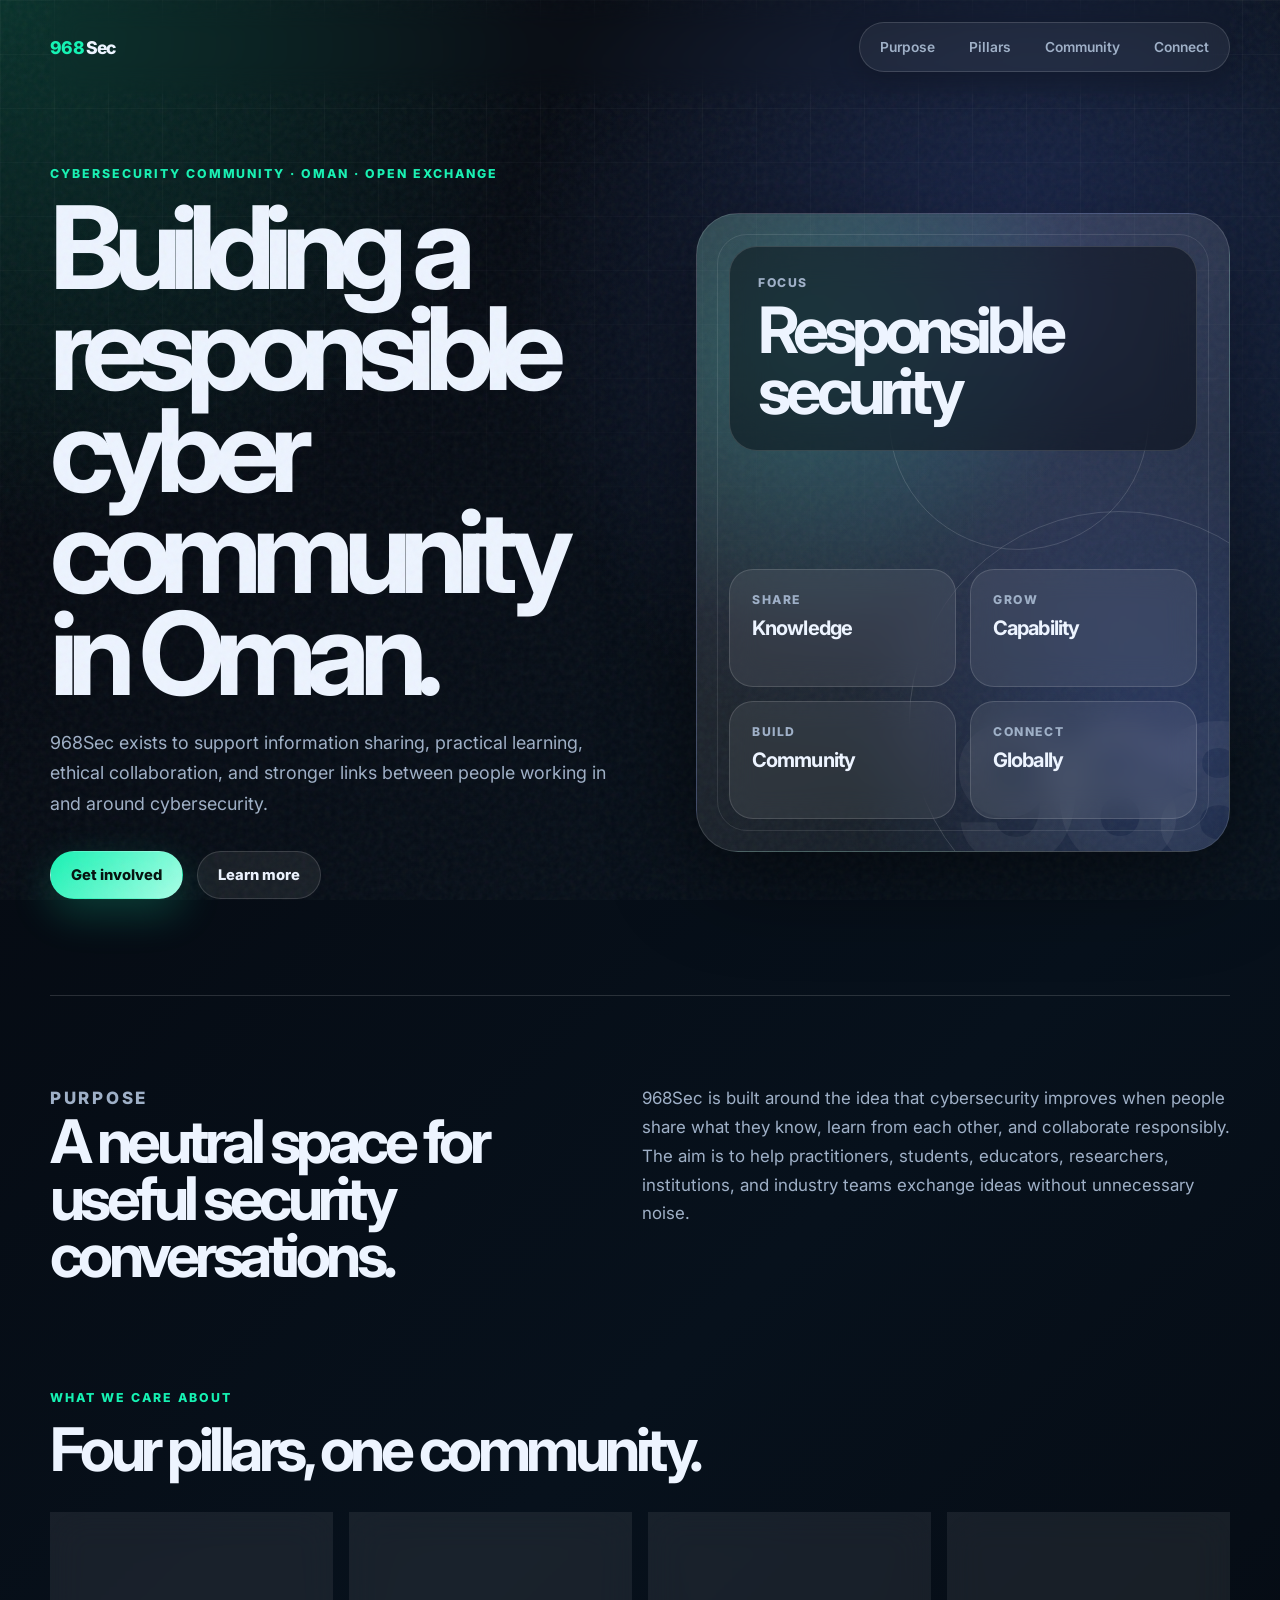
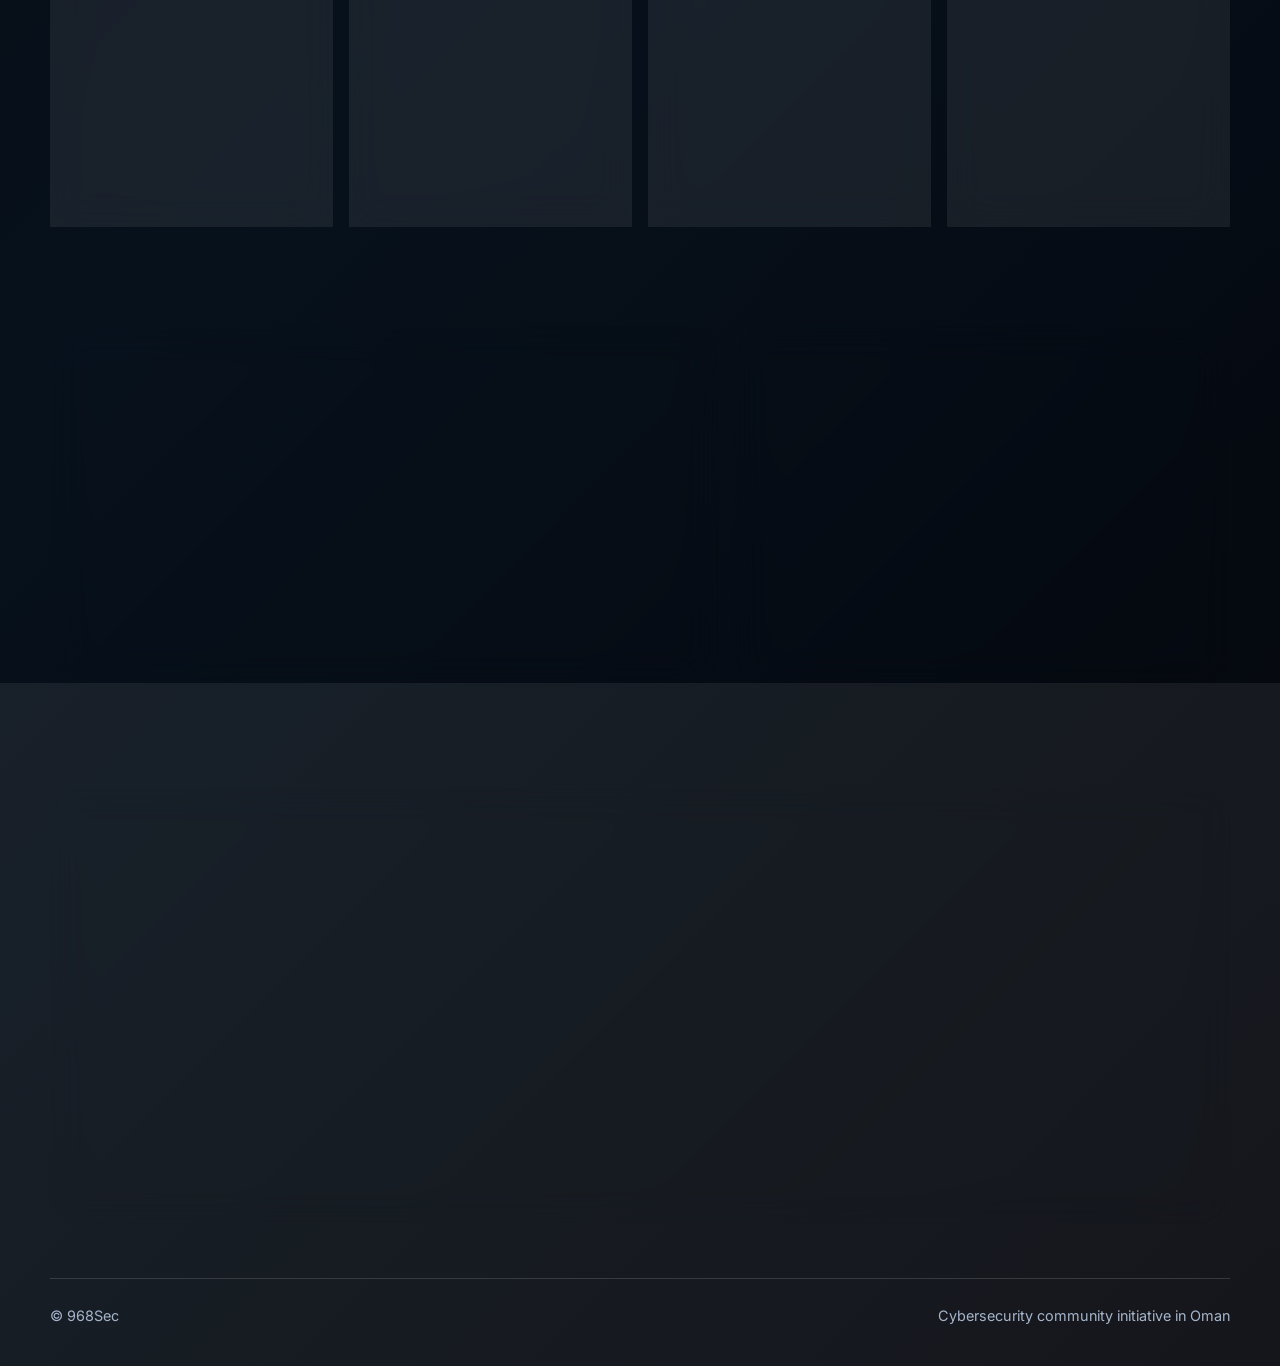
==== index.html @ 1b0115e6 "Add files via upload" ====
<!DOCTYPE html>
<html lang="en">
<head>
  <meta charset="UTF-8" />
  <meta name="viewport" content="width=device-width, initial-scale=1.0" />
  <meta name="description" content="968Sec is a cybersecurity community initiative in Oman focused on information sharing, education, collaboration, and responsible security practice." />
  <title>968Sec | Cybersecurity Community in Oman</title>
  <link rel="preconnect" href="https://fonts.googleapis.com">
  <link rel="preconnect" href="https://fonts.gstatic.com" crossorigin>
  <link href="https://fonts.googleapis.com/css2?family=Inter:wght@400;500;600;700;800&display=swap" rel="stylesheet">
  <link rel="stylesheet" href="styles.css" />
</head>
<body>
  <div class="noise"></div>

  <header class="site-header">
    <a class="brand" href="#top" aria-label="968Sec home">
      <span class="brand-mark">968</span><span>Sec</span>
    </a>
    <nav class="nav" aria-label="Main navigation">
      <a href="#purpose">Purpose</a>
      <a href="#pillars">Pillars</a>
      <a href="#community">Community</a>
      <a href="#connect">Connect</a>
    </nav>
  </header>

  <main id="top">
    <section class="hero section-shell">
      <div class="hero-copy">
        <p class="eyebrow">Cybersecurity community · Oman · Open exchange</p>
        <h1>Building a responsible cyber community in Oman.</h1>
        <p class="hero-text">
          968Sec exists to support information sharing, practical learning, ethical collaboration,
          and stronger links between people working in and around cybersecurity.
        </p>
        <div class="hero-actions">
          <a class="button primary" href="#connect">Get involved</a>
          <a class="button secondary" href="#purpose">Learn more</a>
        </div>
      </div>

      <div class="hero-panel" aria-label="968Sec community values">
        <div class="orbit one"></div>
        <div class="orbit two"></div>
        <div class="panel-card top-card">
          <span class="card-label">Focus</span>
          <strong>Responsible security</strong>
        </div>
        <div class="panel-grid">
          <div>
            <span>Share</span>
            <strong>Knowledge</strong>
          </div>
          <div>
            <span>Grow</span>
            <strong>Capability</strong>
          </div>
          <div>
            <span>Build</span>
            <strong>Community</strong>
          </div>
          <div>
            <span>Connect</span>
            <strong>Globally</strong>
          </div>
        </div>
      </div>
    </section>

    <section id="purpose" class="section-shell split-section">
      <div>
        <p class="eyebrow">Purpose</p>
        <h2>A neutral space for useful security conversations.</h2>
      </div>
      <p>
        968Sec is built around the idea that cybersecurity improves when people share what they know,
        learn from each other, and collaborate responsibly. The aim is to help practitioners, students,
        educators, researchers, institutions, and industry teams exchange ideas without unnecessary noise.
      </p>
    </section>

    <section id="pillars" class="section-shell">
      <div class="section-heading">
        <p class="eyebrow">What we care about</p>
        <h2>Four pillars, one community.</h2>
      </div>

      <div class="pillar-grid">
        <article class="pillar-card">
          <span class="number">01</span>
          <h3>Information sharing</h3>
          <p>Clear, useful exchange of security knowledge, lessons learned, research, and practical experience.</p>
        </article>
        <article class="pillar-card">
          <span class="number">02</span>
          <h3>Community building</h3>
          <p>Connecting people across Oman’s cybersecurity ecosystem so expertise is easier to find and share.</p>
        </article>
        <article class="pillar-card">
          <span class="number">03</span>
          <h3>Education</h3>
          <p>Supporting accessible learning for newcomers, students, professionals, and teams improving their skills.</p>
        </article>
        <article class="pillar-card">
          <span class="number">04</span>
          <h3>International collaboration</h3>
          <p>Creating links with regional and global communities to exchange perspectives, methods, and opportunities.</p>
        </article>
      </div>
    </section>

    <section id="community" class="section-shell community-section">
      <div class="community-card">
        <p class="eyebrow">The standard</p>
        <h2>Open by default. Responsible by design.</h2>
        <p>
          968Sec encourages curiosity, technical depth, and collaboration while keeping responsible conduct at the centre.
          The community is for people who want to improve security, support others, and contribute constructively.
        </p>
      </div>
      <div class="principles">
        <div><span></span> Practical over performative</div>
        <div><span></span> Ethical and responsible</div>
        <div><span></span> Local roots, global links</div>
        <div><span></span> Welcoming to serious learners</div>
      </div>
    </section>

    <section id="connect" class="section-shell cta-section">
      <p class="eyebrow">Connect</p>
      <h2>For people building, learning, teaching, researching, defending, and improving cybersecurity.</h2>
      <p>
        968Sec is taking shape. More details will be shared as the community develops.
      </p>

    </section>
  </main>

  <footer class="site-footer">
    <span>© 968Sec</span>
    <span>Cybersecurity community initiative in Oman</span>
  </footer>
</body>
</html>
---- styles.css ----
:root {
  --bg: #05070d;
  --bg-soft: #09101d;
  --card: rgba(255, 255, 255, 0.075);
  --card-strong: rgba(255, 255, 255, 0.12);
  --line: rgba(255, 255, 255, 0.14);
  --text: #edf4ff;
  --muted: #9fb0c7;
  --accent: #16f2b3;
  --accent-2: #5c7cff;
  --shadow: 0 30px 90px rgba(0, 0, 0, 0.45);
  --radius: 28px;
}

* {
  box-sizing: border-box;
}

html {
  scroll-behavior: smooth;
}

body {
  margin: 0;
  font-family: "Inter", system-ui, -apple-system, BlinkMacSystemFont, "Segoe UI", sans-serif;
  background:
    radial-gradient(circle at top left, rgba(22, 242, 179, 0.18), transparent 34rem),
    radial-gradient(circle at 80% 10%, rgba(92, 124, 255, 0.25), transparent 32rem),
    linear-gradient(135deg, #05070d 0%, #07111c 48%, #04050a 100%);
  color: var(--text);
  min-height: 100vh;
  overflow-x: hidden;
}

body::before {
  content: "";
  position: fixed;
  inset: 0;
  pointer-events: none;
  background-image:
    linear-gradient(rgba(255, 255, 255, 0.035) 1px, transparent 1px),
    linear-gradient(90deg, rgba(255, 255, 255, 0.035) 1px, transparent 1px);
  background-size: 54px 54px;
  mask-image: linear-gradient(to bottom, black, transparent 80%);
}

.noise {
  position: fixed;
  inset: 0;
  pointer-events: none;
  opacity: 0.16;
  background-image: url("data:image/svg+xml,%3Csvg viewBox='0 0 220 220' xmlns='http://www.w3.org/2000/svg'%3E%3Cfilter id='n'%3E%3CfeTurbulence type='fractalNoise' baseFrequency='0.7' numOctaves='3' stitchTiles='stitch'/%3E%3C/filter%3E%3Crect width='100%25' height='100%25' filter='url(%23n)' opacity='0.35'/%3E%3C/svg%3E");
}

a {
  color: inherit;
  text-decoration: none;
}

.site-header {
  position: sticky;
  top: 0;
  z-index: 10;
  display: flex;
  align-items: center;
  justify-content: space-between;
  gap: 2rem;
  width: min(1180px, calc(100% - 40px));
  margin: 0 auto;
  padding: 22px 0;
  backdrop-filter: blur(14px);
}

.brand {
  display: inline-flex;
  align-items: center;
  gap: 2px;
  font-weight: 800;
  font-size: 1.1rem;
  letter-spacing: -0.04em;
}

.brand-mark {
  color: var(--accent);
}

.nav {
  display: flex;
  align-items: center;
  gap: 6px;
  padding: 6px;
  border: 1px solid var(--line);
  border-radius: 999px;
  background: rgba(255, 255, 255, 0.055);
  box-shadow: 0 8px 32px rgba(0, 0, 0, 0.22);
}

.nav a {
  color: var(--muted);
  font-size: 0.86rem;
  font-weight: 600;
  padding: 10px 14px;
  border-radius: 999px;
  transition: color 180ms ease, background 180ms ease;
}

.nav a:hover {
  color: var(--text);
  background: rgba(255, 255, 255, 0.08);
}

.section-shell {
  width: min(1180px, calc(100% - 40px));
  margin: 0 auto;
}

.hero {
  min-height: 78vh;
  display: grid;
  grid-template-columns: minmax(0, 1.05fr) minmax(360px, 0.95fr);
  align-items: center;
  gap: 56px;
  padding: 72px 0 96px;
}

.eyebrow {
  margin: 0 0 16px;
  color: var(--accent);
  font-size: 0.77rem;
  font-weight: 800;
  letter-spacing: 0.16em;
  text-transform: uppercase;
}

h1,
h2,
h3,
p {
  margin-top: 0;
}

h1 {
  max-width: 820px;
  margin-bottom: 24px;
  font-size: clamp(3.5rem, 9vw, 8.3rem);
  line-height: 0.88;
  letter-spacing: -0.09em;
}

h2 {
  margin-bottom: 18px;
  font-size: clamp(2rem, 4.7vw, 4.7rem);
  line-height: 0.95;
  letter-spacing: -0.075em;
}

h3 {
  margin-bottom: 12px;
  font-size: 1.35rem;
  letter-spacing: -0.04em;
}

.hero-text,
.split-section p,
.community-card p,
.cta-section p,
.pillar-card p {
  color: var(--muted);
  line-height: 1.7;
}

.hero-text {
  max-width: 630px;
  font-size: 1.12rem;
}

.hero-actions {
  display: flex;
  flex-wrap: wrap;
  gap: 14px;
  margin-top: 32px;
}

.button {
  display: inline-flex;
  align-items: center;
  justify-content: center;
  min-height: 48px;
  padding: 0 20px;
  border-radius: 999px;
  font-weight: 800;
  font-size: 0.92rem;
  border: 1px solid transparent;
  transition: transform 180ms ease, border-color 180ms ease, background 180ms ease;
}

.button:hover {
  transform: translateY(-2px);
}

.button.primary {
  color: #03100c;
  background: linear-gradient(135deg, var(--accent), #a8ffe7);
  box-shadow: 0 14px 40px rgba(22, 242, 179, 0.22);
}

.button.secondary {
  color: var(--text);
  background: rgba(255, 255, 255, 0.07);
  border-color: var(--line);
}

.hero-panel {
  position: relative;
  min-height: 520px;
  border: 1px solid var(--line);
  border-radius: 42px;
  background:
    linear-gradient(145deg, rgba(255, 255, 255, 0.14), rgba(255, 255, 255, 0.045)),
    radial-gradient(circle at 20% 20%, rgba(22, 242, 179, 0.20), transparent 18rem),
    radial-gradient(circle at 90% 85%, rgba(92, 124, 255, 0.24), transparent 20rem);
  box-shadow: var(--shadow);
  overflow: hidden;
}

.hero-panel::before {
  content: "";
  position: absolute;
  inset: 20px;
  border: 1px solid rgba(255, 255, 255, 0.10);
  border-radius: 30px;
}

.hero-panel::after {
  content: "968";
  position: absolute;
  right: -28px;
  bottom: -38px;
  color: rgba(255, 255, 255, 0.055);
  font-size: 12rem;
  font-weight: 900;
  line-height: 1;
  letter-spacing: -0.12em;
}

.orbit {
  position: absolute;
  border: 1px solid rgba(255, 255, 255, 0.14);
  border-radius: 50%;
}

.orbit.one {
  width: 260px;
  height: 260px;
  top: 76px;
  right: 80px;
}

.orbit.two {
  width: 420px;
  height: 420px;
  right: -100px;
  bottom: -80px;
}

.panel-card,
.panel-grid {
  position: relative;
  z-index: 1;
}

.panel-card {
  width: calc(100% - 64px);
  margin: 32px;
  padding: 28px;
  border: 1px solid var(--line);
  border-radius: 28px;
  background: rgba(2, 5, 12, 0.46);
  backdrop-filter: blur(18px);
}

.card-label,
.panel-grid span {
  display: block;
  color: var(--muted);
  font-size: 0.76rem;
  font-weight: 800;
  letter-spacing: 0.13em;
  text-transform: uppercase;
}

.panel-card strong {
  display: block;
  margin-top: 10px;
  font-size: clamp(2rem, 5vw, 4.5rem);
  line-height: 0.95;
  letter-spacing: -0.08em;
}

.panel-grid {
  display: grid;
  grid-template-columns: repeat(2, 1fr);
  gap: 14px;
  padding: 0 32px 32px;
  margin-top: 118px;
}

.panel-grid div {
  min-height: 118px;
  padding: 22px;
  border: 1px solid var(--line);
  border-radius: 24px;
  background: rgba(255, 255, 255, 0.075);
  backdrop-filter: blur(14px);
}

.panel-grid strong {
  display: block;
  margin-top: 9px;
  font-size: 1.25rem;
  letter-spacing: -0.045em;
}

.split-section {
  display: grid;
  grid-template-columns: 0.95fr 1.05fr;
  gap: 60px;
  align-items: start;
  padding: 88px 0;
  border-top: 1px solid var(--line);
}

.split-section p {
  margin-bottom: 0;
  font-size: 1.06rem;
}

.section-heading {
  max-width: 780px;
  margin-bottom: 34px;
}

.pillar-grid {
  display: grid;
  grid-template-columns: repeat(4, 1fr);
  gap: 16px;
}

.pillar-card {
  min-height: 300px;
  padding: 26px;
  border: 1px solid var(--line);
  border-radius: var(--radius);
  background: var(--card);
  backdrop-filter: blur(18px);
  transition: transform 180ms ease, background 180ms ease, border-color 180ms ease;
}

.pillar-card:hover {
  transform: translateY(-6px);
  background: var(--card-strong);
  border-color: rgba(22, 242, 179, 0.42);
}

.number {
  display: inline-flex;
  margin-bottom: 72px;
  color: var(--accent);
  font-size: 0.82rem;
  font-weight: 900;
  letter-spacing: 0.14em;
}

.pillar-card p {
  margin-bottom: 0;
  font-size: 0.96rem;
}

.community-section {
  display: grid;
  grid-template-columns: 1.15fr 0.85fr;
  gap: 18px;
  align-items: stretch;
  padding: 100px 0;
}

.community-card,
.principles,
.cta-section {
  border: 1px solid var(--line);
  border-radius: 36px;
  background: rgba(255, 255, 255, 0.07);
  backdrop-filter: blur(18px);
  box-shadow: var(--shadow);
}

.community-card {
  padding: 42px;
}

.community-card p {
  max-width: 760px;
  margin-bottom: 0;
}

.principles {
  display: grid;
  gap: 12px;
  padding: 22px;
}

.principles div {
  display: flex;
  align-items: center;
  gap: 12px;
  min-height: 70px;
  padding: 18px;
  border-radius: 22px;
  background: rgba(0, 0, 0, 0.18);
  color: var(--text);
  font-weight: 700;
  letter-spacing: -0.025em;
}

.principles span {
  flex: 0 0 auto;
  width: 10px;
  height: 10px;
  border-radius: 50%;
  background: var(--accent);
  box-shadow: 0 0 22px var(--accent);
}

.cta-section {
  position: relative;
  overflow: hidden;
  margin-bottom: 54px;
  padding: clamp(34px, 7vw, 72px);
  background:
    linear-gradient(135deg, rgba(22, 242, 179, 0.14), rgba(92, 124, 255, 0.14)),
    rgba(255, 255, 255, 0.07);
}

.cta-section::after {
  content: "";
  position: absolute;
  width: 280px;
  height: 280px;
  right: -100px;
  top: -100px;
  border-radius: 50%;
  background: rgba(22, 242, 179, 0.15);
  filter: blur(10px);
}

.cta-section h2,
.cta-section p,
.cta-section a,
.cta-section .eyebrow {
  position: relative;
  z-index: 1;
}

.cta-section h2 {
  max-width: 980px;
}

.cta-section p {
  max-width: 650px;
  margin-bottom: 26px;
}

.site-footer {
  display: flex;
  justify-content: space-between;
  gap: 20px;
  width: min(1180px, calc(100% - 40px));
  margin: 0 auto;
  padding: 28px 0 42px;
  color: var(--muted);
  font-size: 0.9rem;
  border-top: 1px solid var(--line);
}

@media (max-width: 980px) {
  .hero,
  .split-section,
  .community-section {
    grid-template-columns: 1fr;
  }

  .hero {
    min-height: auto;
    padding-top: 42px;
  }

  .hero-panel {
    min-height: 480px;
  }

  .pillar-grid {
    grid-template-columns: repeat(2, 1fr);
  }
}

@media (max-width: 720px) {
  .site-header {
    align-items: flex-start;
  }

  .nav {
    display: none;
  }

  .section-shell,
  .site-header,
  .site-footer {
    width: min(100% - 28px, 1180px);
  }

  h1 {
    font-size: clamp(3.3rem, 18vw, 5.2rem);
  }

  h2 {
    font-size: clamp(2.3rem, 12vw, 3.5rem);
  }

  .hero-panel {
    min-height: auto;
    border-radius: 30px;
  }

  .panel-card {
    width: calc(100% - 36px);
    margin: 18px;
    padding: 22px;
  }

  .panel-grid {
    grid-template-columns: 1fr;
    margin-top: 52px;
    padding: 0 18px 18px;
  }

  .pillar-grid {
    grid-template-columns: 1fr;
  }

  .pillar-card {
    min-height: 230px;
  }

  .number {
    margin-bottom: 44px;
  }

  .community-card,
  .cta-section {
    padding: 28px;
  }

  .site-footer {
    flex-direction: column;
  }
}
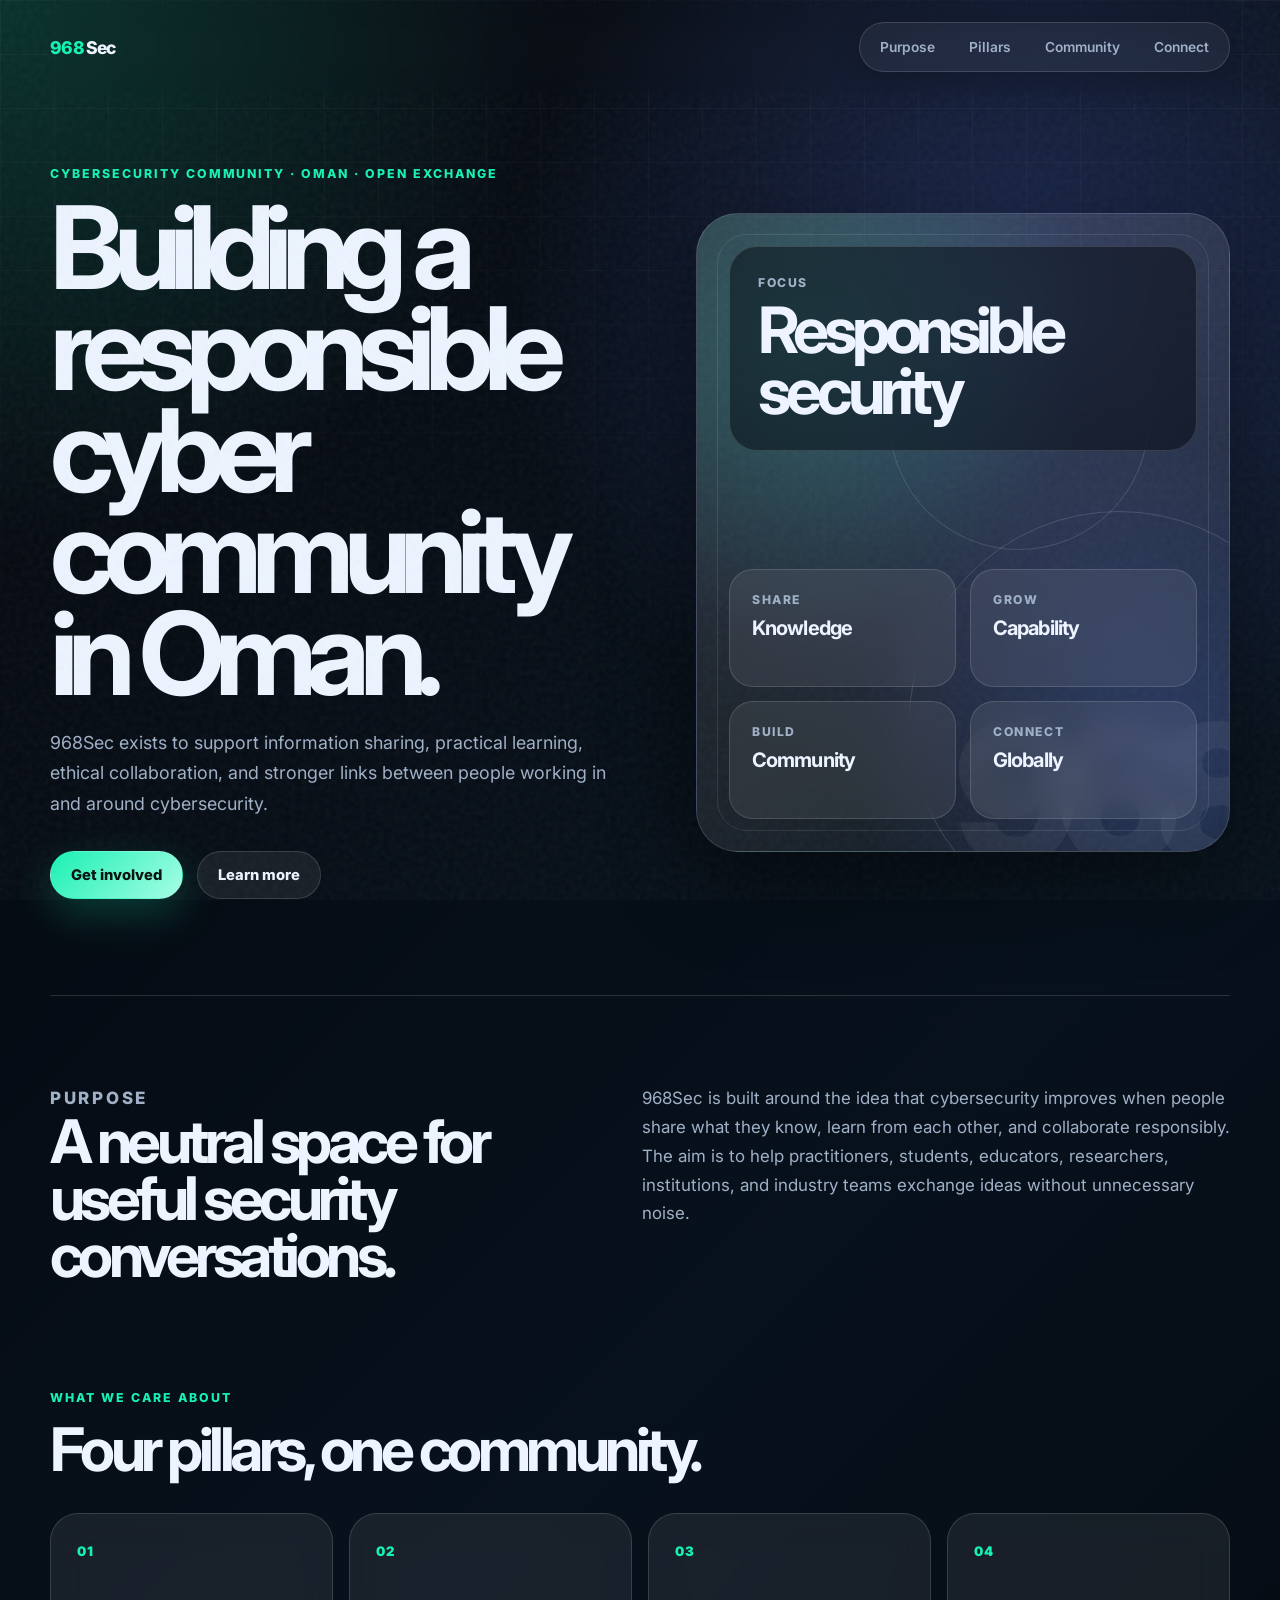
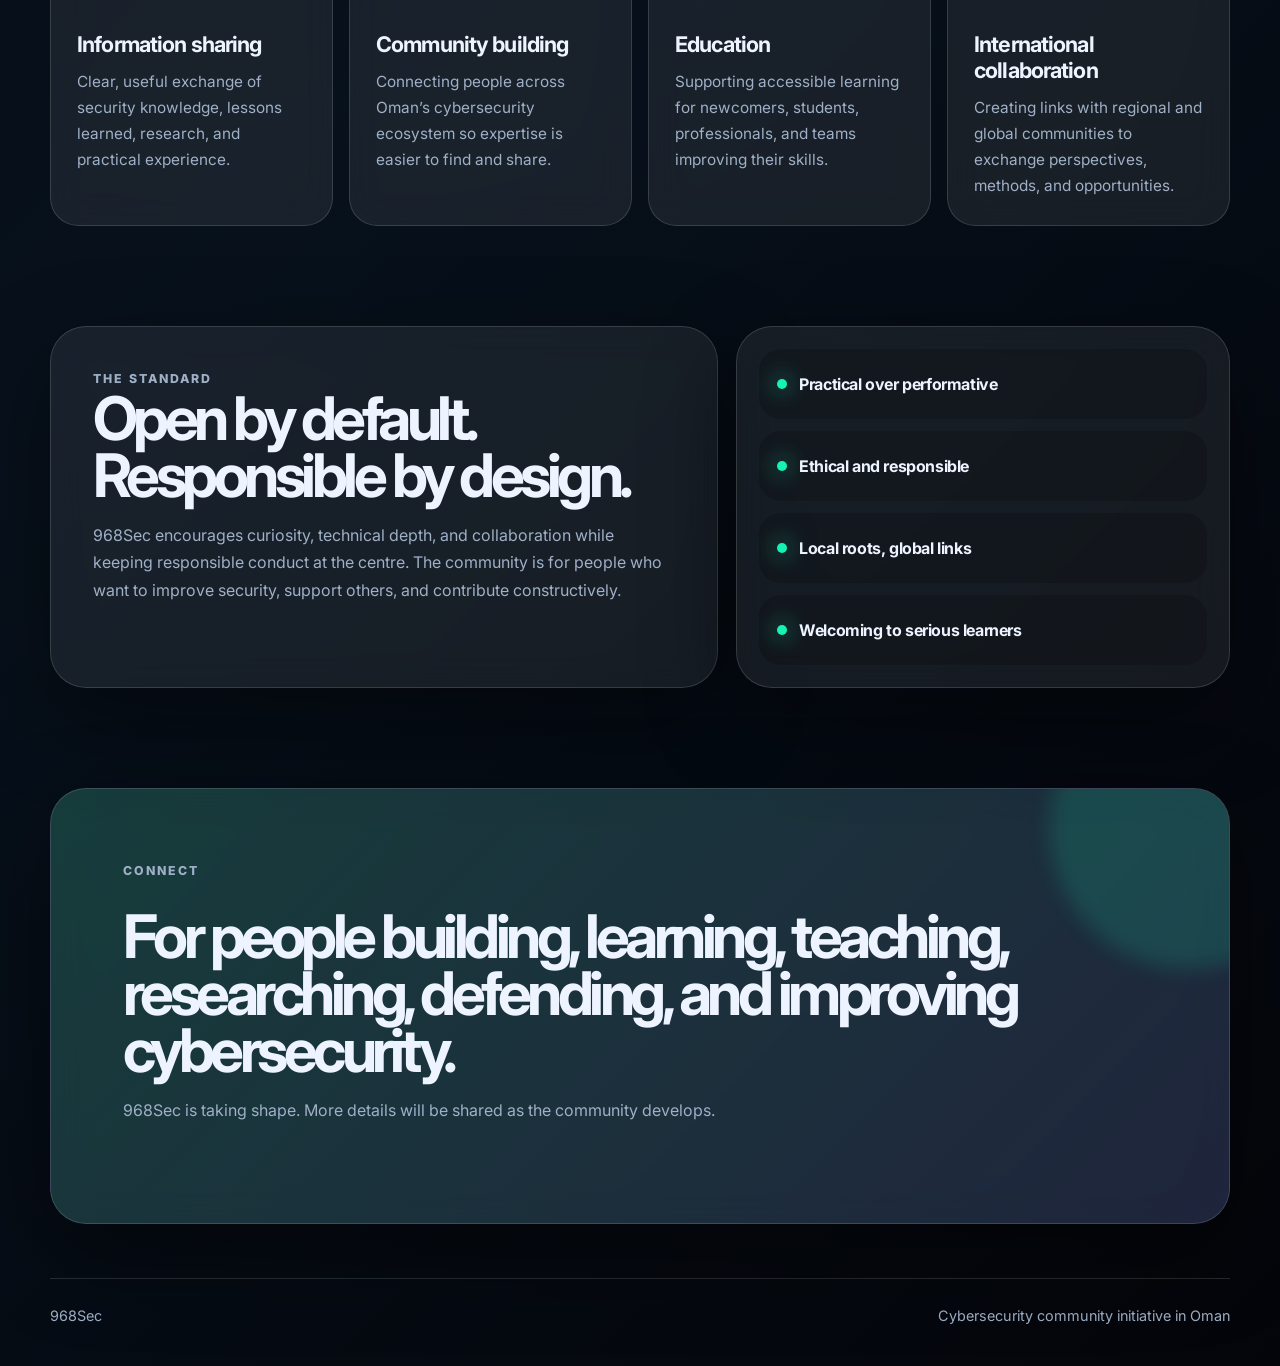
==== commit 8af90db5: "Update index.html" ====
--- a/index.html
+++ b/index.html
@@ -138,7 +138,7 @@
   </main>
 
   <footer class="site-footer">
-    <span>© 968Sec</span>
+    <span>968Sec</span>
     <span>Cybersecurity community initiative in Oman</span>
   </footer>
 </body>
